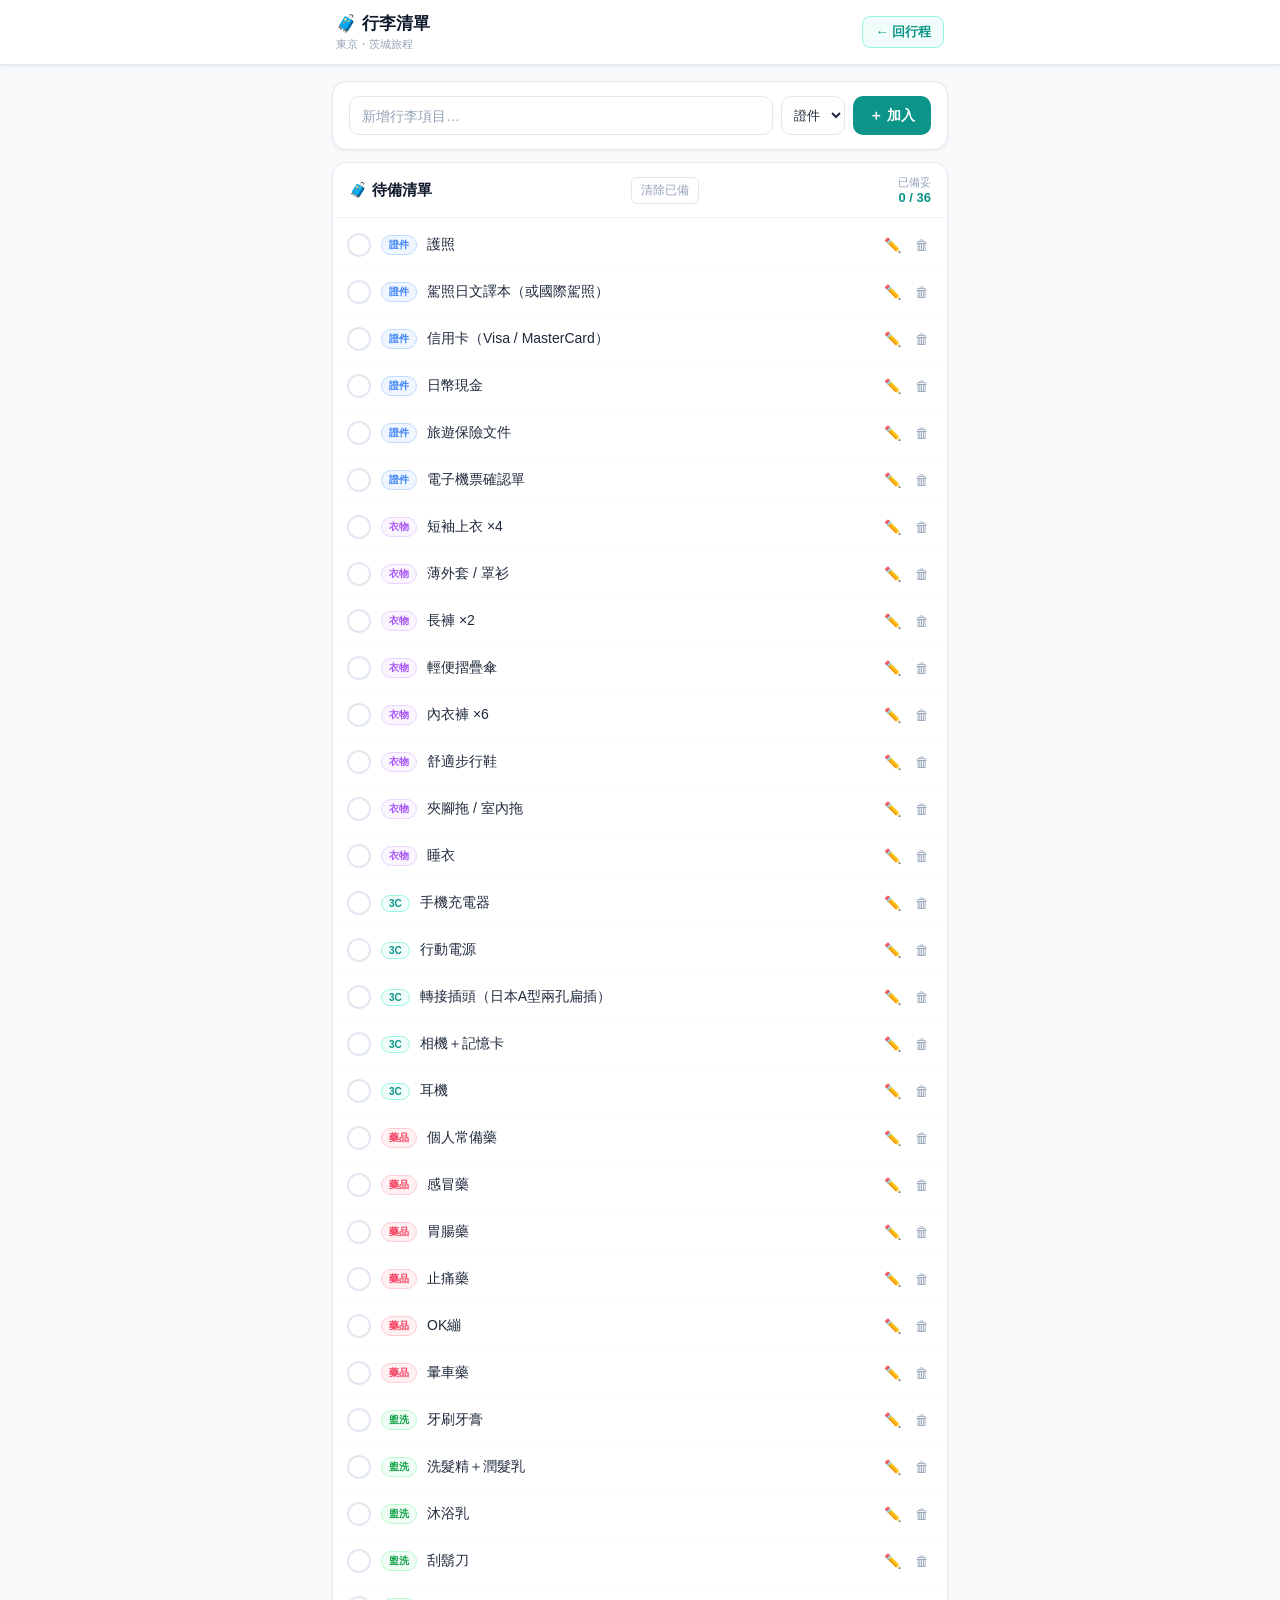
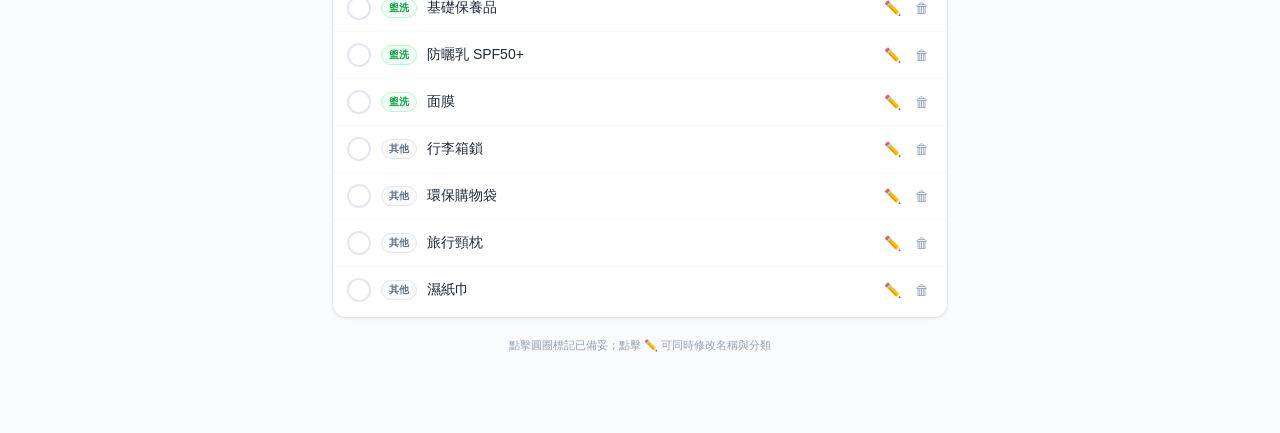
==== luggage.html @ 982f00fc "新增行李清單頁，移除行程完成進度功能 - 新增 luggage.html：與購物頁相同的 IndexedDB 編輯機制   - 分類：證件、衣物、3C、藥品、盥洗、其他   - DB 為空時自動填入 " ====
<!DOCTYPE html>
<html lang="zh-Hant">
<head>
<meta charset="UTF-8">
<meta name="viewport" content="width=device-width, initial-scale=1.0">
<title>行李清單</title>
<style>
*{box-sizing:border-box;margin:0;padding:0}
body{font-family:-apple-system,BlinkMacSystemFont,"Segoe UI",sans-serif;background:#f8fafc;color:#1e293b;padding-bottom:60px}
a{color:inherit;text-decoration:none}

header{background:#fff;border-bottom:1px solid #e2e8f0;position:sticky;top:0;z-index:20;box-shadow:0 1px 3px rgba(0,0,0,.08)}
.hinner{max-width:640px;margin:0 auto;padding:12px 16px;display:flex;align-items:center;justify-content:space-between;gap:12px}
.htitle{font-size:17px;font-weight:700;color:#0f172a}
.hsub{font-size:11px;color:#94a3b8;margin-top:2px}
.back-btn{display:inline-flex;align-items:center;gap:5px;font-size:13px;font-weight:600;color:#0d9488;padding:6px 12px;border-radius:8px;border:1px solid #99f6e4;background:#f0fdfa;transition:background .15s}
.back-btn:hover{background:#ccfbf1}

main{max-width:640px;margin:0 auto;padding:16px 12px;display:flex;flex-direction:column;gap:12px}

.add-card{background:#fff;border:1px solid #e2e8f0;border-radius:14px;padding:14px 16px;box-shadow:0 1px 3px rgba(0,0,0,.06)}
.add-row{display:flex;gap:8px;align-items:stretch}
.add-input{flex:1;padding:10px 12px;border:1px solid #e2e8f0;border-radius:10px;font-size:14px;color:#1e293b;outline:none;transition:border-color .15s;min-width:0}
.add-input:focus{border-color:#0d9488;box-shadow:0 0 0 2px rgba(13,148,136,.12)}
.add-input::placeholder{color:#94a3b8}
.add-cat{padding:10px 8px;border:1px solid #e2e8f0;border-radius:10px;font-size:13px;color:#1e293b;background:#fff;outline:none;cursor:pointer;flex-shrink:0;transition:border-color .15s}
.add-cat:focus{border-color:#0d9488}
.add-btn{padding:10px 16px;background:#0d9488;color:#fff;border:none;border-radius:10px;font-size:14px;font-weight:700;cursor:pointer;transition:background .15s;white-space:nowrap;flex-shrink:0}
.add-btn:hover{background:#0f766e}
.add-btn:active{background:#115e59}

.list-card{background:#fff;border:1px solid #e2e8f0;border-radius:14px;overflow:hidden;box-shadow:0 1px 3px rgba(0,0,0,.06)}
.card-header{padding:12px 16px;border-bottom:1px solid #f1f5f9;display:flex;align-items:center;justify-content:space-between;gap:8px}
.card-title{font-size:15px;font-weight:700;color:#0f172a;display:flex;align-items:center;gap:6px}
.clear-btn{font-size:12px;color:#94a3b8;background:none;border:1px solid #e2e8f0;border-radius:6px;padding:4px 9px;cursor:pointer;transition:color .15s,border-color .15s}
.clear-btn:hover{color:#f43f5e;border-color:#fecdd3}
.prog-wrap{text-align:right;flex-shrink:0}
.prog-label{font-size:11px;color:#94a3b8}
.prog-val{font-size:13px;font-weight:700;color:#0d9488}

.item-list{padding:4px 0}
.empty-msg{padding:28px 16px;text-align:center;font-size:13px;color:#94a3b8}

.item-row{display:flex;align-items:center;gap:10px;padding:11px 12px 11px 14px;border-bottom:1px solid #f8fafc;transition:background .1s}
.item-row:last-child{border-bottom:none}
.item-row:hover{background:#fafcff}

.check-btn{flex-shrink:0;background:none;border:none;cursor:pointer;padding:0;line-height:0}
.check-circle{width:24px;height:24px;border-radius:50%;border:2px solid #e2e8f0;display:flex;align-items:center;justify-content:center;background:#fff;transition:border-color .15s,background .15s}
.check-circle:hover{border-color:#cbd5e1}
.check-circle.checked{border-color:#0d9488;background:#0d9488}
.check-circle.checked::after{content:"✓";color:#fff;font-size:12px;font-weight:700}

.cat-badge{flex-shrink:0;font-size:10px;font-weight:600;padding:2px 7px;border-radius:99px;white-space:nowrap}
.cat-證件{background:#eff6ff;color:#3b82f6;border:1px solid #bfdbfe}
.cat-衣物{background:#faf5ff;color:#a855f7;border:1px solid #e9d5ff}
.cat-3C{background:#f0fdfa;color:#0d9488;border:1px solid #99f6e4}
.cat-藥品{background:#fff1f2;color:#f43f5e;border:1px solid #fecdd3}
.cat-盥洗{background:#f0fdf4;color:#16a34a;border:1px solid #bbf7d0}
.cat-其他{background:#f8fafc;color:#64748b;border:1px solid #e2e8f0}

.item-name{flex:1;font-size:14px;font-weight:500;color:#1e293b;min-width:0;word-break:break-all;line-height:1.4}
.item-name.done{opacity:.35;text-decoration:line-through;text-decoration-color:#cbd5e1}
.item-edit-input{flex:1;padding:4px 8px;border:1px solid #0d9488;border-radius:6px;font-size:14px;color:#1e293b;outline:none;background:#f0fdfa;min-width:0}
.item-edit-cat{padding:4px 6px;border:1px solid #0d9488;border-radius:6px;font-size:12px;color:#1e293b;background:#f0fdfa;outline:none;flex-shrink:0}

.row-actions{display:flex;gap:2px;flex-shrink:0}
.action-btn{background:none;border:none;cursor:pointer;padding:5px 6px;border-radius:6px;font-size:14px;line-height:1;color:#94a3b8;transition:color .15s,background .15s}
.action-btn:hover{background:#f1f5f9;color:#475569}
.action-btn.del:hover{background:#fff1f2;color:#f43f5e}

.footer{font-size:11px;color:#94a3b8;text-align:center;padding:8px 0 4px}
</style>
</head>
<body>

<header>
  <div class="hinner">
    <div>
      <div class="htitle">🧳 行李清單</div>
      <div class="hsub">東京・茨城旅程</div>
    </div>
    <a href="index.html" class="back-btn">← 回行程</a>
  </div>
</header>

<main>
  <div class="add-card">
    <div class="add-row">
      <input class="add-input" id="add-input" type="text" placeholder="新增行李項目…" maxlength="80" autocomplete="off">
      <select class="add-cat" id="add-cat">
        <option value="證件">證件</option>
        <option value="衣物">衣物</option>
        <option value="3C">3C</option>
        <option value="藥品">藥品</option>
        <option value="盥洗">盥洗</option>
        <option value="其他">其他</option>
      </select>
      <button class="add-btn" id="add-btn">＋ 加入</button>
    </div>
  </div>

  <div class="list-card">
    <div class="card-header">
      <div class="card-title">🧳 待備清單</div>
      <button class="clear-btn" id="clear-btn" title="刪除所有已備妥項目">清除已備</button>
      <div class="prog-wrap">
        <div class="prog-label">已備妥</div>
        <div class="prog-val" id="prog-text">0 / 0</div>
      </div>
    </div>
    <div class="item-list" id="list"></div>
  </div>
  <p class="footer">點擊圓圈標記已備妥；點擊 ✏️ 可同時修改名稱與分類</p>
</main>

<script>
const DB_NAME = 'tokyo-luggage';
const DB_VER = 1;
const STORE_NAME = 'items';
const CATEGORIES = ['證件','衣物','3C','藥品','盥洗','其他'];
let db;

const DEFAULTS = [
  {name:'護照',category:'證件'},
  {name:'駕照日文譯本（或國際駕照）',category:'證件'},
  {name:'信用卡（Visa / MasterCard）',category:'證件'},
  {name:'日幣現金',category:'證件'},
  {name:'旅遊保險文件',category:'證件'},
  {name:'電子機票確認單',category:'證件'},
  {name:'短袖上衣 ×4',category:'衣物'},
  {name:'薄外套 / 罩衫',category:'衣物'},
  {name:'長褲 ×2',category:'衣物'},
  {name:'輕便摺疊傘',category:'衣物'},
  {name:'內衣褲 ×6',category:'衣物'},
  {name:'舒適步行鞋',category:'衣物'},
  {name:'夾腳拖 / 室內拖',category:'衣物'},
  {name:'睡衣',category:'衣物'},
  {name:'手機充電器',category:'3C'},
  {name:'行動電源',category:'3C'},
  {name:'轉接插頭（日本A型兩孔扁插）',category:'3C'},
  {name:'相機＋記憶卡',category:'3C'},
  {name:'耳機',category:'3C'},
  {name:'個人常備藥',category:'藥品'},
  {name:'感冒藥',category:'藥品'},
  {name:'胃腸藥',category:'藥品'},
  {name:'止痛藥',category:'藥品'},
  {name:'OK繃',category:'藥品'},
  {name:'暈車藥',category:'藥品'},
  {name:'牙刷牙膏',category:'盥洗'},
  {name:'洗髮精＋潤髮乳',category:'盥洗'},
  {name:'沐浴乳',category:'盥洗'},
  {name:'刮鬍刀',category:'盥洗'},
  {name:'基礎保養品',category:'盥洗'},
  {name:'防曬乳 SPF50+',category:'盥洗'},
  {name:'面膜',category:'盥洗'},
  {name:'行李箱鎖',category:'其他'},
  {name:'環保購物袋',category:'其他'},
  {name:'旅行頸枕',category:'其他'},
  {name:'濕紙巾',category:'其他'},
];

function openDB() {
  return new Promise((res, rej) => {
    const r = indexedDB.open(DB_NAME, DB_VER);
    r.onupgradeneeded = e => {
      const d = e.target.result;
      if (!d.objectStoreNames.contains(STORE_NAME)) {
        d.createObjectStore(STORE_NAME, { keyPath: 'id', autoIncrement: true });
      }
    };
    r.onsuccess = e => { db = e.target.result; res(); };
    r.onerror = e => rej(e.target.error);
  });
}

function st(mode) { return db.transaction(STORE_NAME, mode).objectStore(STORE_NAME); }

function dbGetAll() {
  return new Promise((res, rej) => {
    const r = st('readonly').getAll();
    r.onsuccess = e => res(e.target.result);
    r.onerror = e => rej(e.target.error);
  });
}

function dbAdd(item) {
  return new Promise((res, rej) => {
    const r = st('readwrite').add(item);
    r.onsuccess = e => res(e.target.result);
    r.onerror = e => rej(e.target.error);
  });
}

function dbPut(item) {
  return new Promise((res, rej) => {
    const r = st('readwrite').put(item);
    r.onsuccess = () => res();
    r.onerror = e => rej(e.target.error);
  });
}

function dbDelete(id) {
  return new Promise((res, rej) => {
    const r = st('readwrite').delete(id);
    r.onsuccess = () => res();
    r.onerror = e => rej(e.target.error);
  });
}

let items = [];

function updateProg() {
  const done = items.filter(i => i.checked).length;
  document.getElementById('prog-text').textContent = `${done} / ${items.length}`;
}

function sorted() {
  return [...items].sort((a, b) => {
    if (a.checked !== b.checked) return a.checked ? 1 : -1;
    return a.order - b.order;
  });
}

async function render() {
  items = await dbGetAll();
  const list = document.getElementById('list');
  const arr = sorted();

  if (arr.length === 0) {
    list.innerHTML = '<div class="empty-msg">還沒有項目，從上方輸入後按加入 ☝</div>';
    updateProg();
    return;
  }

  list.innerHTML = '';
  arr.forEach(item => {
    const row = document.createElement('div');
    row.className = 'item-row';

    const checkBtn = document.createElement('button');
    checkBtn.className = 'check-btn';
    checkBtn.setAttribute('aria-label', `標記 ${item.name}`);
    const circle = document.createElement('div');
    circle.className = 'check-circle' + (item.checked ? ' checked' : '');
    checkBtn.appendChild(circle);
    checkBtn.addEventListener('click', () => toggleCheck(item.id));

    const badge = document.createElement('span');
    badge.className = `cat-badge cat-${item.category}`;
    badge.textContent = item.category;

    const nameEl = document.createElement('div');
    nameEl.className = 'item-name' + (item.checked ? ' done' : '');
    nameEl.textContent = item.name;

    const actions = document.createElement('div');
    actions.className = 'row-actions';

    const editBtn = document.createElement('button');
    editBtn.className = 'action-btn edit';
    editBtn.textContent = '✏️';
    editBtn.title = '編輯';
    editBtn.addEventListener('click', () => startEdit(item, row));

    const delBtn = document.createElement('button');
    delBtn.className = 'action-btn del';
    delBtn.textContent = '🗑';
    delBtn.title = '刪除';
    delBtn.addEventListener('click', () => removeItem(item.id));

    actions.appendChild(editBtn);
    actions.appendChild(delBtn);
    row.appendChild(checkBtn);
    row.appendChild(badge);
    row.appendChild(nameEl);
    row.appendChild(actions);
    list.appendChild(row);
  });

  updateProg();
}

function startEdit(item, row) {
  const badge = row.querySelector('.cat-badge');
  const nameEl = row.querySelector('.item-name');

  const catSelect = document.createElement('select');
  catSelect.className = 'item-edit-cat';
  CATEGORIES.forEach(cat => {
    const opt = document.createElement('option');
    opt.value = cat;
    opt.textContent = cat;
    if (cat === item.category) opt.selected = true;
    catSelect.appendChild(opt);
  });

  const nameInput = document.createElement('input');
  nameInput.className = 'item-edit-input';
  nameInput.type = 'text';
  nameInput.value = item.name;
  nameInput.maxLength = 80;

  badge.replaceWith(catSelect);
  nameEl.replaceWith(nameInput);
  nameInput.focus();
  nameInput.select();

  let saved = false;
  const save = async () => {
    if (saved) return;
    saved = true;
    const newName = nameInput.value.trim();
    const newCat = catSelect.value;
    if (newName && (newName !== item.name || newCat !== item.category)) {
      item.name = newName;
      item.category = newCat;
      await dbPut(item);
    }
    render();
  };

  const handleBlur = () => {
    setTimeout(() => {
      if (document.activeElement !== nameInput && document.activeElement !== catSelect) {
        save();
      }
    }, 0);
  };

  nameInput.addEventListener('keydown', e => {
    if (e.key === 'Enter') { e.preventDefault(); save(); }
    if (e.key === 'Escape') { saved = true; render(); }
  });
  catSelect.addEventListener('keydown', e => {
    if (e.key === 'Enter') { e.preventDefault(); save(); }
    if (e.key === 'Escape') { saved = true; render(); }
  });
  nameInput.addEventListener('blur', handleBlur);
  catSelect.addEventListener('blur', handleBlur);
}

async function toggleCheck(id) {
  const item = items.find(i => i.id === id);
  if (!item) return;
  item.checked = !item.checked;
  await dbPut(item);
  render();
}

async function removeItem(id) {
  await dbDelete(id);
  render();
}

async function addItem() {
  const input = document.getElementById('add-input');
  const catEl = document.getElementById('add-cat');
  const name = input.value.trim();
  if (!name) { input.focus(); return; }
  await dbAdd({ name, category: catEl.value, checked: false, order: Date.now() });
  input.value = '';
  input.focus();
  render();
}

async function clearChecked() {
  const checked = items.filter(i => i.checked);
  if (checked.length === 0) return;
  if (!confirm(`刪除 ${checked.length} 個已備妥項目？`)) return;
  await Promise.all(checked.map(i => dbDelete(i.id)));
  render();
}

document.getElementById('add-btn').addEventListener('click', addItem);
document.getElementById('add-input').addEventListener('keydown', e => {
  if (e.key === 'Enter') addItem();
});
document.getElementById('clear-btn').addEventListener('click', clearChecked);

openDB().then(async () => {
  const existing = await dbGetAll();
  if (existing.length === 0) {
    let t = Date.now();
    for (const d of DEFAULTS) {
      await dbAdd({ ...d, checked: false, order: t++ });
    }
  }
  render();
});
</script>
</body>
</html>
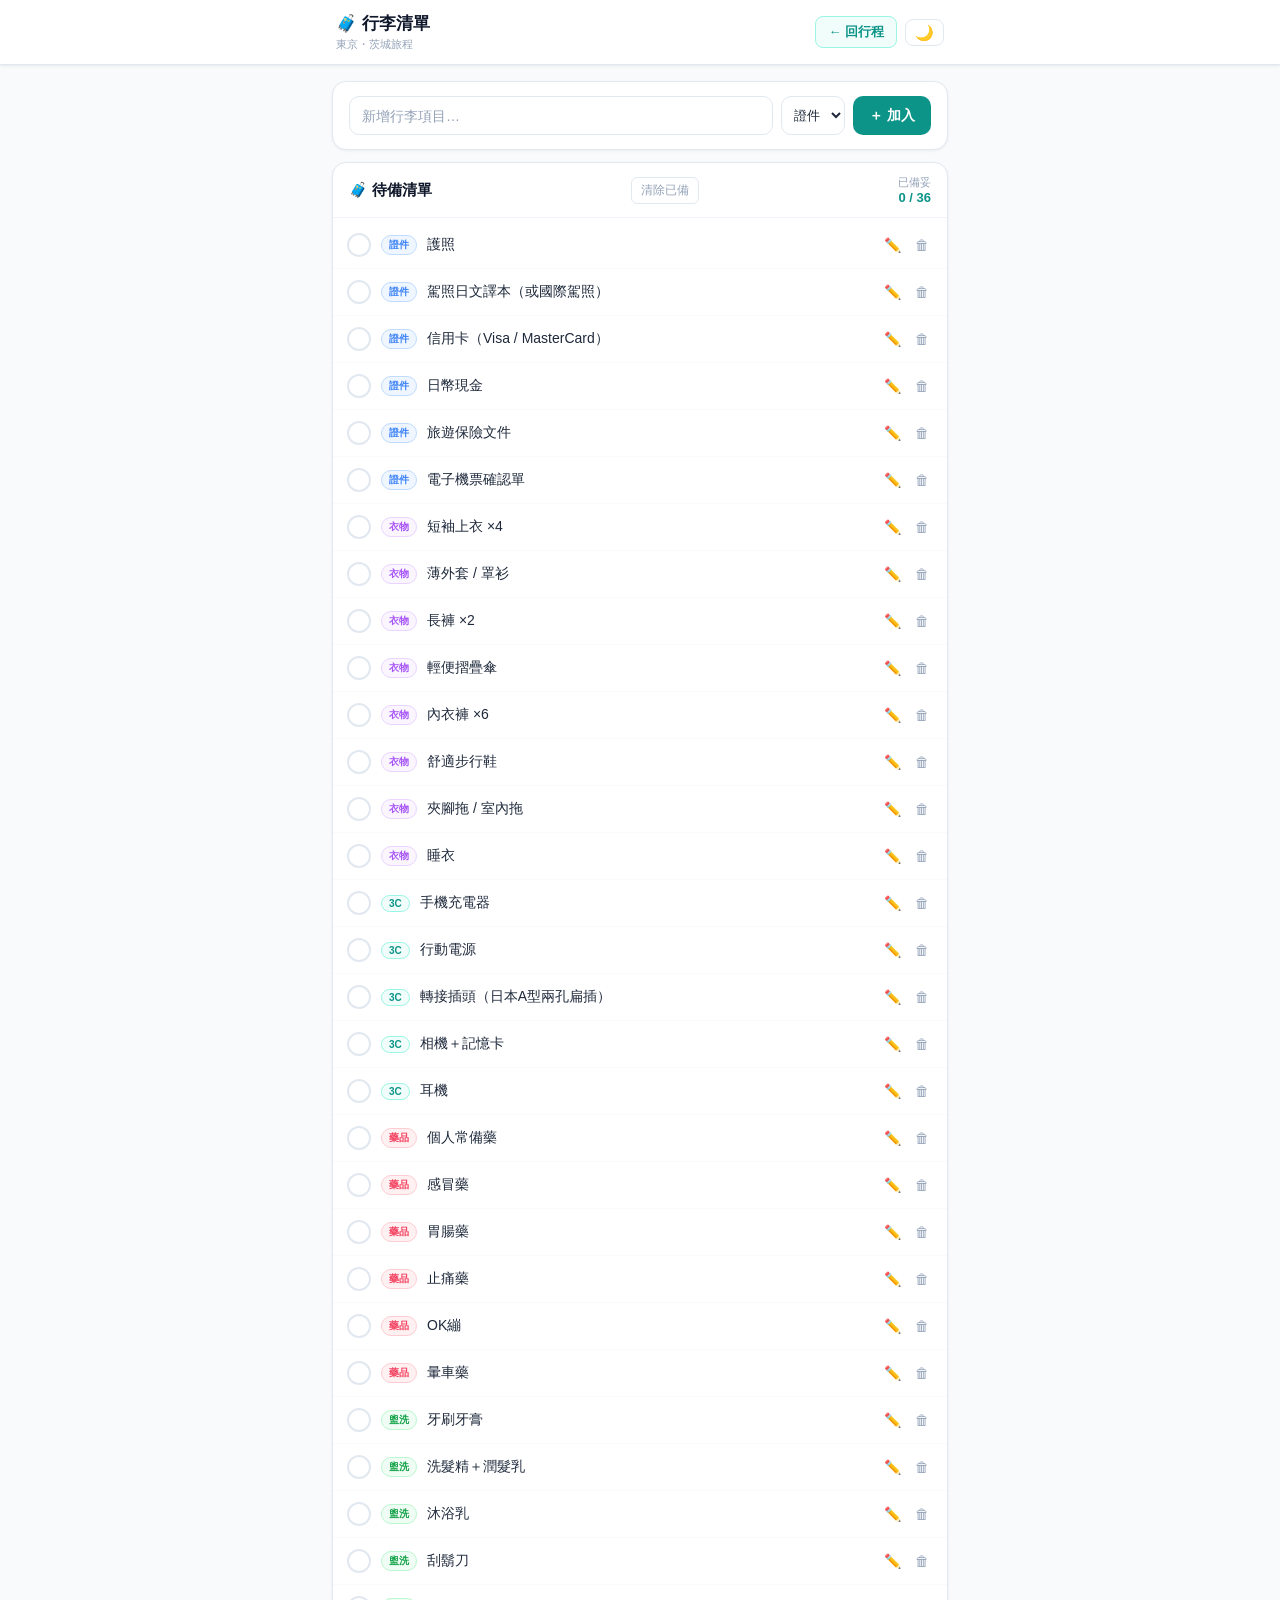
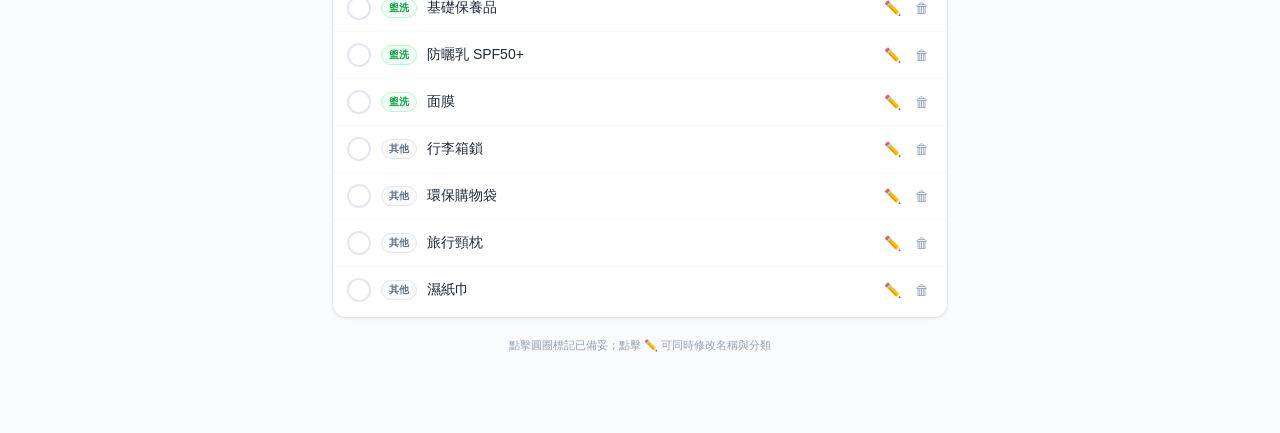
==== commit 90abc527: "Add night mode toggle to all pages - Adds 🌙/☀️ toggle button in header of all three pages - Dark mod" ====
--- a/luggage.html
+++ b/luggage.html
@@ -70,6 +70,45 @@
 .action-btn.del:hover{background:#fff1f2;color:#f43f5e}
 
 .footer{font-size:11px;color:#94a3b8;text-align:center;padding:8px 0 4px}
+
+.nm-btn{background:none;border:1px solid #e2e8f0;border-radius:8px;padding:5px 9px;cursor:pointer;font-size:15px;line-height:1;color:#475569;transition:background .15s,border-color .15s}
+.nm-btn:hover{background:#f1f5f9;border-color:#cbd5e1}
+
+[data-dark] body{background:#0f172a;color:#e2e8f0}
+[data-dark] header{background:#1e293b;border-color:#334155;box-shadow:0 1px 3px rgba(0,0,0,.3)}
+[data-dark] .htitle{color:#f1f5f9}
+[data-dark] .hsub{color:#475569}
+[data-dark] .back-btn{color:#2dd4bf;border-color:#0d9488;background:#134e4a}
+[data-dark] .back-btn:hover{background:#1a5c58}
+[data-dark] .nm-btn{border-color:#334155;color:#94a3b8}
+[data-dark] .nm-btn:hover{background:#263348;border-color:#475569}
+[data-dark] .add-card{background:#1e293b;border-color:#334155}
+[data-dark] .add-input{background:#0f172a;border-color:#334155;color:#e2e8f0}
+[data-dark] .add-input:focus{border-color:#2dd4bf;box-shadow:0 0 0 2px rgba(45,212,191,.12)}
+[data-dark] .add-input::placeholder{color:#475569}
+[data-dark] .add-cat{background:#0f172a;border-color:#334155;color:#e2e8f0}
+[data-dark] .add-cat:focus{border-color:#2dd4bf}
+[data-dark] .list-card{background:#1e293b;border-color:#334155}
+[data-dark] .card-header{border-color:#334155}
+[data-dark] .card-title{color:#f1f5f9}
+[data-dark] .clear-btn{border-color:#334155;color:#64748b}
+[data-dark] .clear-btn:hover{color:#f43f5e;border-color:#fecdd3}
+[data-dark] .item-row{border-color:#263348}
+[data-dark] .item-row:hover{background:#263348}
+[data-dark] .check-circle{border-color:#334155;background:#0f172a}
+[data-dark] .check-circle:hover{border-color:#475569}
+[data-dark] .item-name{color:#e2e8f0}
+[data-dark] .item-edit-input{background:#0f172a;border-color:#2dd4bf;color:#e2e8f0}
+[data-dark] .item-edit-cat{background:#0f172a;border-color:#2dd4bf;color:#e2e8f0}
+[data-dark] .action-btn:hover{background:#263348;color:#94a3b8}
+[data-dark] .action-btn.del:hover{background:#2d1a1e;color:#f43f5e}
+[data-dark] .cat-證件{background:#1e3a5f;color:#60a5fa;border-color:#1d4ed8}
+[data-dark] .cat-衣物{background:#2e1065;color:#c084fc;border-color:#7c3aed}
+[data-dark] .cat-3C{background:#134e4a;color:#2dd4bf;border-color:#0d9488}
+[data-dark] .cat-藥品{background:#4c0519;color:#fb7185;border-color:#be123c}
+[data-dark] .cat-盥洗{background:#14532d;color:#4ade80;border-color:#15803d}
+[data-dark] .cat-其他{background:#1e293b;color:#94a3b8;border-color:#334155}
+[data-dark] .footer{color:#334155}
 </style>
 </head>
 <body>
@@ -80,7 +119,10 @@
       <div class="htitle">🧳 行李清單</div>
       <div class="hsub">東京・茨城旅程</div>
     </div>
-    <a href="index.html" class="back-btn">← 回行程</a>
+    <div style="display:flex;align-items:center;gap:8px">
+      <a href="index.html" class="back-btn">← 回行程</a>
+      <button class="nm-btn" id="nm-btn" onclick="toggleNight()" title="切換深色模式">🌙</button>
+    </div>
   </div>
 </header>
 
@@ -388,6 +430,13 @@
   }
   render();
 });
+
+function toggleNight(){
+  const on=document.documentElement.toggleAttribute('data-dark');
+  document.getElementById('nm-btn').textContent=on?'☀️':'🌙';
+  localStorage.setItem('dark',on?'1':'');
+}
+(()=>{if(localStorage.getItem('dark')==='1'){document.documentElement.setAttribute('data-dark','');const b=document.getElementById('nm-btn');if(b)b.textContent='☀️';}})();
 </script>
 </body>
 </html>
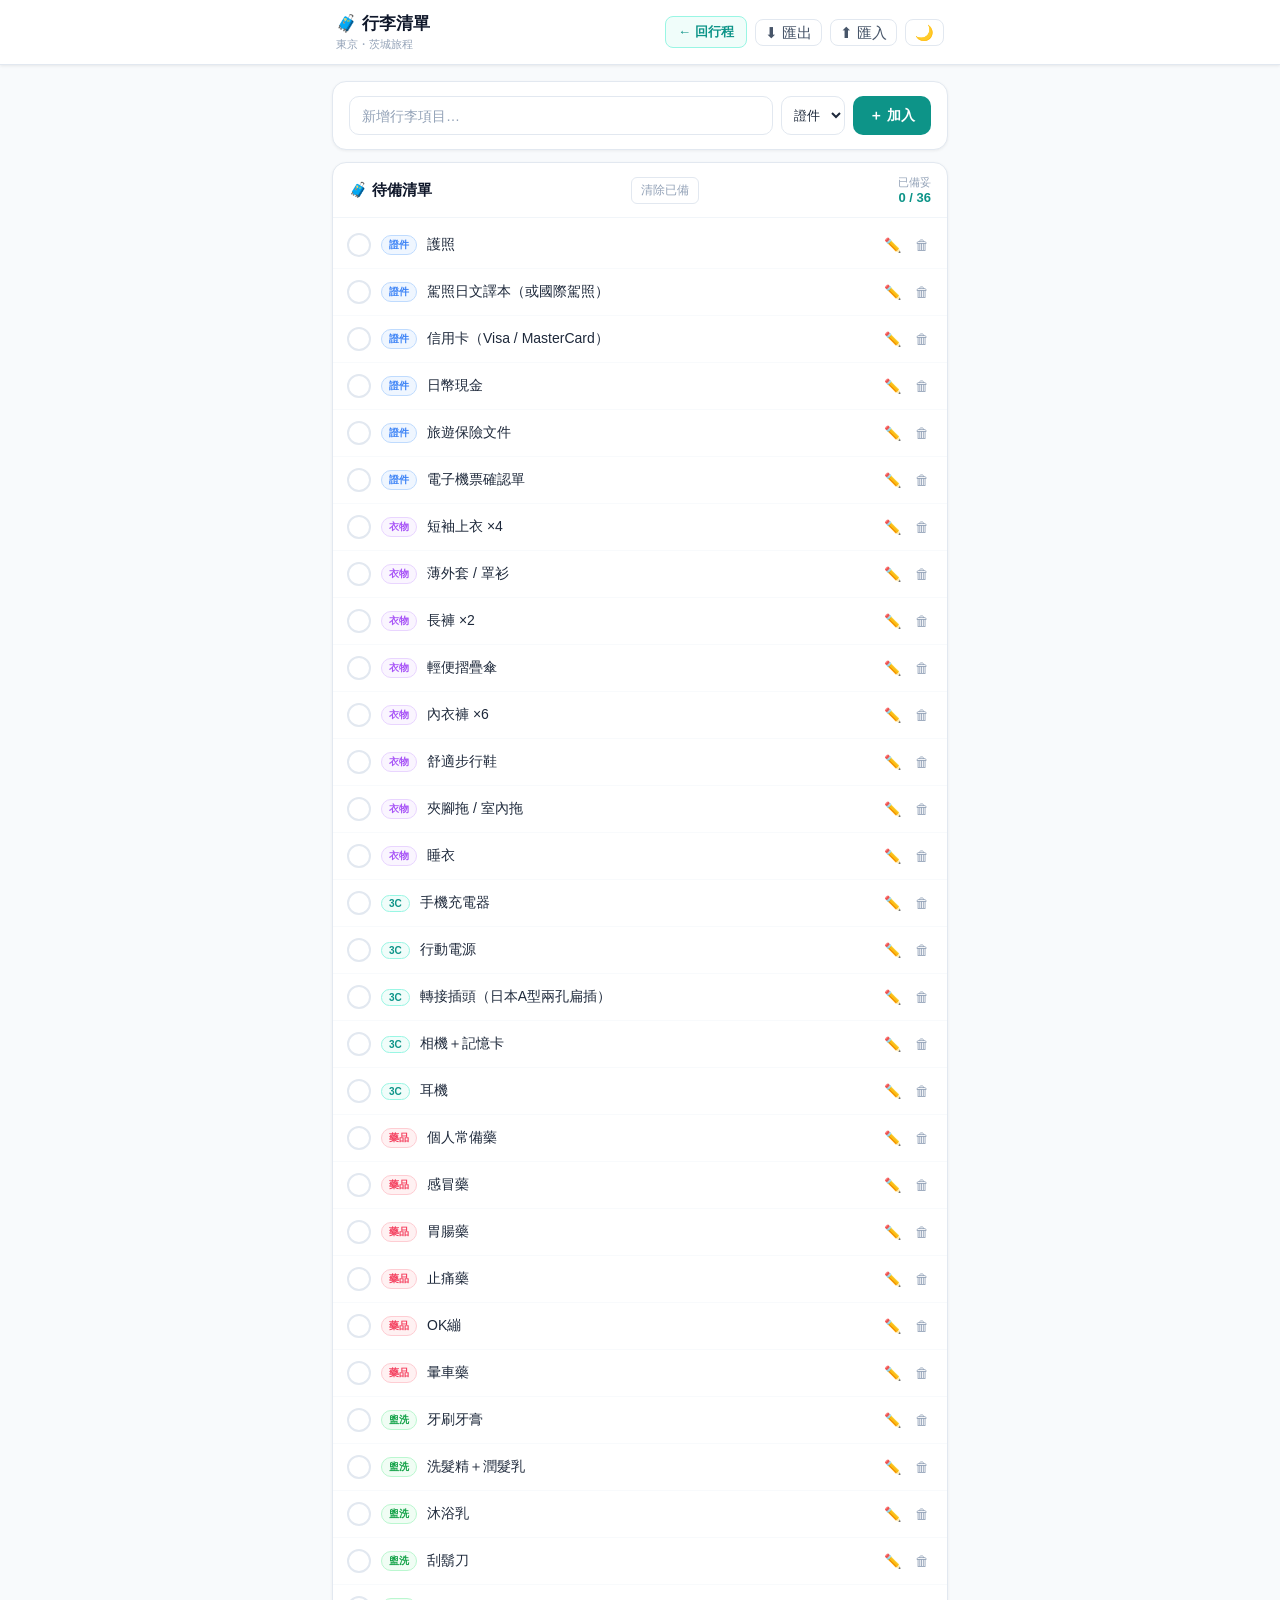
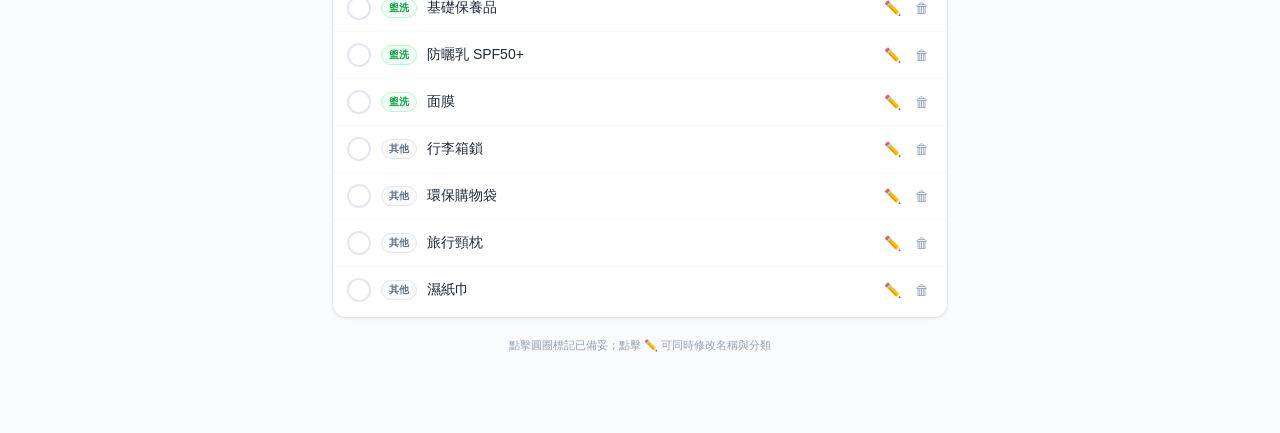
==== commit c07be5a1: "Add data export / import feature 三份資料（行程、購物、行李）可一次匯出為 JSON，也可匯入還原： - app.js：新增 _idbGetAll、_idbReplac" ====
--- a/luggage.html
+++ b/luggage.html
@@ -4,54 +4,8 @@
 <meta charset="UTF-8">
 <meta name="viewport" content="width=device-width, initial-scale=1.0">
 <title>行李清單</title>
+<link rel="stylesheet" href="style.css">
 <style>
-*{box-sizing:border-box;margin:0;padding:0}
-body{font-family:-apple-system,BlinkMacSystemFont,"Segoe UI",sans-serif;background:#f8fafc;color:#1e293b;padding-bottom:60px}
-a{color:inherit;text-decoration:none}
-
-header{background:#fff;border-bottom:1px solid #e2e8f0;position:sticky;top:0;z-index:20;box-shadow:0 1px 3px rgba(0,0,0,.08)}
-.hinner{max-width:640px;margin:0 auto;padding:12px 16px;display:flex;align-items:center;justify-content:space-between;gap:12px}
-.htitle{font-size:17px;font-weight:700;color:#0f172a}
-.hsub{font-size:11px;color:#94a3b8;margin-top:2px}
-.back-btn{display:inline-flex;align-items:center;gap:5px;font-size:13px;font-weight:600;color:#0d9488;padding:6px 12px;border-radius:8px;border:1px solid #99f6e4;background:#f0fdfa;transition:background .15s}
-.back-btn:hover{background:#ccfbf1}
-
-main{max-width:640px;margin:0 auto;padding:16px 12px;display:flex;flex-direction:column;gap:12px}
-
-.add-card{background:#fff;border:1px solid #e2e8f0;border-radius:14px;padding:14px 16px;box-shadow:0 1px 3px rgba(0,0,0,.06)}
-.add-row{display:flex;gap:8px;align-items:stretch}
-.add-input{flex:1;padding:10px 12px;border:1px solid #e2e8f0;border-radius:10px;font-size:14px;color:#1e293b;outline:none;transition:border-color .15s;min-width:0}
-.add-input:focus{border-color:#0d9488;box-shadow:0 0 0 2px rgba(13,148,136,.12)}
-.add-input::placeholder{color:#94a3b8}
-.add-cat{padding:10px 8px;border:1px solid #e2e8f0;border-radius:10px;font-size:13px;color:#1e293b;background:#fff;outline:none;cursor:pointer;flex-shrink:0;transition:border-color .15s}
-.add-cat:focus{border-color:#0d9488}
-.add-btn{padding:10px 16px;background:#0d9488;color:#fff;border:none;border-radius:10px;font-size:14px;font-weight:700;cursor:pointer;transition:background .15s;white-space:nowrap;flex-shrink:0}
-.add-btn:hover{background:#0f766e}
-.add-btn:active{background:#115e59}
-
-.list-card{background:#fff;border:1px solid #e2e8f0;border-radius:14px;overflow:hidden;box-shadow:0 1px 3px rgba(0,0,0,.06)}
-.card-header{padding:12px 16px;border-bottom:1px solid #f1f5f9;display:flex;align-items:center;justify-content:space-between;gap:8px}
-.card-title{font-size:15px;font-weight:700;color:#0f172a;display:flex;align-items:center;gap:6px}
-.clear-btn{font-size:12px;color:#94a3b8;background:none;border:1px solid #e2e8f0;border-radius:6px;padding:4px 9px;cursor:pointer;transition:color .15s,border-color .15s}
-.clear-btn:hover{color:#f43f5e;border-color:#fecdd3}
-.prog-wrap{text-align:right;flex-shrink:0}
-.prog-label{font-size:11px;color:#94a3b8}
-.prog-val{font-size:13px;font-weight:700;color:#0d9488}
-
-.item-list{padding:4px 0}
-.empty-msg{padding:28px 16px;text-align:center;font-size:13px;color:#94a3b8}
-
-.item-row{display:flex;align-items:center;gap:10px;padding:11px 12px 11px 14px;border-bottom:1px solid #f8fafc;transition:background .1s}
-.item-row:last-child{border-bottom:none}
-.item-row:hover{background:#fafcff}
-
-.check-btn{flex-shrink:0;background:none;border:none;cursor:pointer;padding:0;line-height:0}
-.check-circle{width:24px;height:24px;border-radius:50%;border:2px solid #e2e8f0;display:flex;align-items:center;justify-content:center;background:#fff;transition:border-color .15s,background .15s}
-.check-circle:hover{border-color:#cbd5e1}
-.check-circle.checked{border-color:#0d9488;background:#0d9488}
-.check-circle.checked::after{content:"✓";color:#fff;font-size:12px;font-weight:700}
-
-.cat-badge{flex-shrink:0;font-size:10px;font-weight:600;padding:2px 7px;border-radius:99px;white-space:nowrap}
 .cat-證件{background:#eff6ff;color:#3b82f6;border:1px solid #bfdbfe}
 .cat-衣物{background:#faf5ff;color:#a855f7;border:1px solid #e9d5ff}
 .cat-3C{background:#f0fdfa;color:#0d9488;border:1px solid #99f6e4}
@@ -59,56 +13,12 @@
 .cat-盥洗{background:#f0fdf4;color:#16a34a;border:1px solid #bbf7d0}
 .cat-其他{background:#f8fafc;color:#64748b;border:1px solid #e2e8f0}
 
-.item-name{flex:1;font-size:14px;font-weight:500;color:#1e293b;min-width:0;word-break:break-all;line-height:1.4}
-.item-name.done{opacity:.35;text-decoration:line-through;text-decoration-color:#cbd5e1}
-.item-edit-input{flex:1;padding:4px 8px;border:1px solid #0d9488;border-radius:6px;font-size:14px;color:#1e293b;outline:none;background:#f0fdfa;min-width:0}
-.item-edit-cat{padding:4px 6px;border:1px solid #0d9488;border-radius:6px;font-size:12px;color:#1e293b;background:#f0fdfa;outline:none;flex-shrink:0}
-
-.row-actions{display:flex;gap:2px;flex-shrink:0}
-.action-btn{background:none;border:none;cursor:pointer;padding:5px 6px;border-radius:6px;font-size:14px;line-height:1;color:#94a3b8;transition:color .15s,background .15s}
-.action-btn:hover{background:#f1f5f9;color:#475569}
-.action-btn.del:hover{background:#fff1f2;color:#f43f5e}
-
-.footer{font-size:11px;color:#94a3b8;text-align:center;padding:8px 0 4px}
-
-.nm-btn{background:none;border:1px solid #e2e8f0;border-radius:8px;padding:5px 9px;cursor:pointer;font-size:15px;line-height:1;color:#475569;transition:background .15s,border-color .15s}
-.nm-btn:hover{background:#f1f5f9;border-color:#cbd5e1}
-
-[data-dark] body{background:#0f172a;color:#e2e8f0}
-[data-dark] header{background:#1e293b;border-color:#334155;box-shadow:0 1px 3px rgba(0,0,0,.3)}
-[data-dark] .htitle{color:#f1f5f9}
-[data-dark] .hsub{color:#475569}
-[data-dark] .back-btn{color:#2dd4bf;border-color:#0d9488;background:#134e4a}
-[data-dark] .back-btn:hover{background:#1a5c58}
-[data-dark] .nm-btn{border-color:#334155;color:#94a3b8}
-[data-dark] .nm-btn:hover{background:#263348;border-color:#475569}
-[data-dark] .add-card{background:#1e293b;border-color:#334155}
-[data-dark] .add-input{background:#0f172a;border-color:#334155;color:#e2e8f0}
-[data-dark] .add-input:focus{border-color:#2dd4bf;box-shadow:0 0 0 2px rgba(45,212,191,.12)}
-[data-dark] .add-input::placeholder{color:#475569}
-[data-dark] .add-cat{background:#0f172a;border-color:#334155;color:#e2e8f0}
-[data-dark] .add-cat:focus{border-color:#2dd4bf}
-[data-dark] .list-card{background:#1e293b;border-color:#334155}
-[data-dark] .card-header{border-color:#334155}
-[data-dark] .card-title{color:#f1f5f9}
-[data-dark] .clear-btn{border-color:#334155;color:#64748b}
-[data-dark] .clear-btn:hover{color:#f43f5e;border-color:#fecdd3}
-[data-dark] .item-row{border-color:#263348}
-[data-dark] .item-row:hover{background:#263348}
-[data-dark] .check-circle{border-color:#334155;background:#0f172a}
-[data-dark] .check-circle:hover{border-color:#475569}
-[data-dark] .item-name{color:#e2e8f0}
-[data-dark] .item-edit-input{background:#0f172a;border-color:#2dd4bf;color:#e2e8f0}
-[data-dark] .item-edit-cat{background:#0f172a;border-color:#2dd4bf;color:#e2e8f0}
-[data-dark] .action-btn:hover{background:#263348;color:#94a3b8}
-[data-dark] .action-btn.del:hover{background:#2d1a1e;color:#f43f5e}
 [data-dark] .cat-證件{background:#1e3a5f;color:#60a5fa;border-color:#1d4ed8}
 [data-dark] .cat-衣物{background:#2e1065;color:#c084fc;border-color:#7c3aed}
 [data-dark] .cat-3C{background:#134e4a;color:#2dd4bf;border-color:#0d9488}
 [data-dark] .cat-藥品{background:#4c0519;color:#fb7185;border-color:#be123c}
 [data-dark] .cat-盥洗{background:#14532d;color:#4ade80;border-color:#15803d}
 [data-dark] .cat-其他{background:#1e293b;color:#94a3b8;border-color:#334155}
-[data-dark] .footer{color:#334155}
 </style>
 </head>
 <body>
@@ -156,287 +66,52 @@
   <p class="footer">點擊圓圈標記已備妥；點擊 ✏️ 可同時修改名稱與分類</p>
 </main>
 
+<script src="app.js"></script>
 <script>
-const DB_NAME = 'tokyo-luggage';
-const DB_VER = 1;
-const STORE_NAME = 'items';
-const CATEGORIES = ['證件','衣物','3C','藥品','盥洗','其他'];
-let db;
-
-const DEFAULTS = [
-  {name:'護照',category:'證件'},
-  {name:'駕照日文譯本（或國際駕照）',category:'證件'},
-  {name:'信用卡（Visa / MasterCard）',category:'證件'},
-  {name:'日幣現金',category:'證件'},
-  {name:'旅遊保險文件',category:'證件'},
-  {name:'電子機票確認單',category:'證件'},
-  {name:'短袖上衣 ×4',category:'衣物'},
-  {name:'薄外套 / 罩衫',category:'衣物'},
-  {name:'長褲 ×2',category:'衣物'},
-  {name:'輕便摺疊傘',category:'衣物'},
-  {name:'內衣褲 ×6',category:'衣物'},
-  {name:'舒適步行鞋',category:'衣物'},
-  {name:'夾腳拖 / 室內拖',category:'衣物'},
-  {name:'睡衣',category:'衣物'},
-  {name:'手機充電器',category:'3C'},
-  {name:'行動電源',category:'3C'},
-  {name:'轉接插頭（日本A型兩孔扁插）',category:'3C'},
-  {name:'相機＋記憶卡',category:'3C'},
-  {name:'耳機',category:'3C'},
-  {name:'個人常備藥',category:'藥品'},
-  {name:'感冒藥',category:'藥品'},
-  {name:'胃腸藥',category:'藥品'},
-  {name:'止痛藥',category:'藥品'},
-  {name:'OK繃',category:'藥品'},
-  {name:'暈車藥',category:'藥品'},
-  {name:'牙刷牙膏',category:'盥洗'},
-  {name:'洗髮精＋潤髮乳',category:'盥洗'},
-  {name:'沐浴乳',category:'盥洗'},
-  {name:'刮鬍刀',category:'盥洗'},
-  {name:'基礎保養品',category:'盥洗'},
-  {name:'防曬乳 SPF50+',category:'盥洗'},
-  {name:'面膜',category:'盥洗'},
-  {name:'行李箱鎖',category:'其他'},
-  {name:'環保購物袋',category:'其他'},
-  {name:'旅行頸枕',category:'其他'},
-  {name:'濕紙巾',category:'其他'},
-];
-
-function openDB() {
-  return new Promise((res, rej) => {
-    const r = indexedDB.open(DB_NAME, DB_VER);
-    r.onupgradeneeded = e => {
-      const d = e.target.result;
-      if (!d.objectStoreNames.contains(STORE_NAME)) {
-        d.createObjectStore(STORE_NAME, { keyPath: 'id', autoIncrement: true });
-      }
-    };
-    r.onsuccess = e => { db = e.target.result; res(); };
-    r.onerror = e => rej(e.target.error);
-  });
-}
-
-function st(mode) { return db.transaction(STORE_NAME, mode).objectStore(STORE_NAME); }
-
-function dbGetAll() {
-  return new Promise((res, rej) => {
-    const r = st('readonly').getAll();
-    r.onsuccess = e => res(e.target.result);
-    r.onerror = e => rej(e.target.error);
-  });
-}
-
-function dbAdd(item) {
-  return new Promise((res, rej) => {
-    const r = st('readwrite').add(item);
-    r.onsuccess = e => res(e.target.result);
-    r.onerror = e => rej(e.target.error);
-  });
-}
-
-function dbPut(item) {
-  return new Promise((res, rej) => {
-    const r = st('readwrite').put(item);
-    r.onsuccess = () => res();
-    r.onerror = e => rej(e.target.error);
-  });
-}
-
-function dbDelete(id) {
-  return new Promise((res, rej) => {
-    const r = st('readwrite').delete(id);
-    r.onsuccess = () => res();
-    r.onerror = e => rej(e.target.error);
-  });
-}
-
-let items = [];
-
-function updateProg() {
-  const done = items.filter(i => i.checked).length;
-  document.getElementById('prog-text').textContent = `${done} / ${items.length}`;
-}
-
-function sorted() {
-  return [...items].sort((a, b) => {
-    if (a.checked !== b.checked) return a.checked ? 1 : -1;
-    return a.order - b.order;
-  });
-}
-
-async function render() {
-  items = await dbGetAll();
-  const list = document.getElementById('list');
-  const arr = sorted();
-
-  if (arr.length === 0) {
-    list.innerHTML = '<div class="empty-msg">還沒有項目，從上方輸入後按加入 ☝</div>';
-    updateProg();
-    return;
-  }
-
-  list.innerHTML = '';
-  arr.forEach(item => {
-    const row = document.createElement('div');
-    row.className = 'item-row';
-
-    const checkBtn = document.createElement('button');
-    checkBtn.className = 'check-btn';
-    checkBtn.setAttribute('aria-label', `標記 ${item.name}`);
-    const circle = document.createElement('div');
-    circle.className = 'check-circle' + (item.checked ? ' checked' : '');
-    checkBtn.appendChild(circle);
-    checkBtn.addEventListener('click', () => toggleCheck(item.id));
-
-    const badge = document.createElement('span');
-    badge.className = `cat-badge cat-${item.category}`;
-    badge.textContent = item.category;
-
-    const nameEl = document.createElement('div');
-    nameEl.className = 'item-name' + (item.checked ? ' done' : '');
-    nameEl.textContent = item.name;
-
-    const actions = document.createElement('div');
-    actions.className = 'row-actions';
-
-    const editBtn = document.createElement('button');
-    editBtn.className = 'action-btn edit';
-    editBtn.textContent = '✏️';
-    editBtn.title = '編輯';
-    editBtn.addEventListener('click', () => startEdit(item, row));
-
-    const delBtn = document.createElement('button');
-    delBtn.className = 'action-btn del';
-    delBtn.textContent = '🗑';
-    delBtn.title = '刪除';
-    delBtn.addEventListener('click', () => removeItem(item.id));
-
-    actions.appendChild(editBtn);
-    actions.appendChild(delBtn);
-    row.appendChild(checkBtn);
-    row.appendChild(badge);
-    row.appendChild(nameEl);
-    row.appendChild(actions);
-    list.appendChild(row);
-  });
-
-  updateProg();
-}
-
-function startEdit(item, row) {
-  const badge = row.querySelector('.cat-badge');
-  const nameEl = row.querySelector('.item-name');
-
-  const catSelect = document.createElement('select');
-  catSelect.className = 'item-edit-cat';
-  CATEGORIES.forEach(cat => {
-    const opt = document.createElement('option');
-    opt.value = cat;
-    opt.textContent = cat;
-    if (cat === item.category) opt.selected = true;
-    catSelect.appendChild(opt);
-  });
-
-  const nameInput = document.createElement('input');
-  nameInput.className = 'item-edit-input';
-  nameInput.type = 'text';
-  nameInput.value = item.name;
-  nameInput.maxLength = 80;
-
-  badge.replaceWith(catSelect);
-  nameEl.replaceWith(nameInput);
-  nameInput.focus();
-  nameInput.select();
-
-  let saved = false;
-  const save = async () => {
-    if (saved) return;
-    saved = true;
-    const newName = nameInput.value.trim();
-    const newCat = catSelect.value;
-    if (newName && (newName !== item.name || newCat !== item.category)) {
-      item.name = newName;
-      item.category = newCat;
-      await dbPut(item);
-    }
-    render();
-  };
-
-  const handleBlur = () => {
-    setTimeout(() => {
-      if (document.activeElement !== nameInput && document.activeElement !== catSelect) {
-        save();
-      }
-    }, 0);
-  };
-
-  nameInput.addEventListener('keydown', e => {
-    if (e.key === 'Enter') { e.preventDefault(); save(); }
-    if (e.key === 'Escape') { saved = true; render(); }
-  });
-  catSelect.addEventListener('keydown', e => {
-    if (e.key === 'Enter') { e.preventDefault(); save(); }
-    if (e.key === 'Escape') { saved = true; render(); }
-  });
-  nameInput.addEventListener('blur', handleBlur);
-  catSelect.addEventListener('blur', handleBlur);
-}
-
-async function toggleCheck(id) {
-  const item = items.find(i => i.id === id);
-  if (!item) return;
-  item.checked = !item.checked;
-  await dbPut(item);
-  render();
-}
-
-async function removeItem(id) {
-  await dbDelete(id);
-  render();
-}
-
-async function addItem() {
-  const input = document.getElementById('add-input');
-  const catEl = document.getElementById('add-cat');
-  const name = input.value.trim();
-  if (!name) { input.focus(); return; }
-  await dbAdd({ name, category: catEl.value, checked: false, order: Date.now() });
-  input.value = '';
-  input.focus();
-  render();
-}
-
-async function clearChecked() {
-  const checked = items.filter(i => i.checked);
-  if (checked.length === 0) return;
-  if (!confirm(`刪除 ${checked.length} 個已備妥項目？`)) return;
-  await Promise.all(checked.map(i => dbDelete(i.id)));
-  render();
-}
-
-document.getElementById('add-btn').addEventListener('click', addItem);
-document.getElementById('add-input').addEventListener('keydown', e => {
-  if (e.key === 'Enter') addItem();
+initChecklist({
+  dbName: 'tokyo-luggage',
+  categories: ['證件','衣物','3C','藥品','盥洗','其他'],
+  clearLabel: '備妥',
+  defaults: [
+    {name:'護照',category:'證件'},
+    {name:'駕照日文譯本（或國際駕照）',category:'證件'},
+    {name:'信用卡（Visa / MasterCard）',category:'證件'},
+    {name:'日幣現金',category:'證件'},
+    {name:'旅遊保險文件',category:'證件'},
+    {name:'電子機票確認單',category:'證件'},
+    {name:'短袖上衣 ×4',category:'衣物'},
+    {name:'薄外套 / 罩衫',category:'衣物'},
+    {name:'長褲 ×2',category:'衣物'},
+    {name:'輕便摺疊傘',category:'衣物'},
+    {name:'內衣褲 ×6',category:'衣物'},
+    {name:'舒適步行鞋',category:'衣物'},
+    {name:'夾腳拖 / 室內拖',category:'衣物'},
+    {name:'睡衣',category:'衣物'},
+    {name:'手機充電器',category:'3C'},
+    {name:'行動電源',category:'3C'},
+    {name:'轉接插頭（日本A型兩孔扁插）',category:'3C'},
+    {name:'相機＋記憶卡',category:'3C'},
+    {name:'耳機',category:'3C'},
+    {name:'個人常備藥',category:'藥品'},
+    {name:'感冒藥',category:'藥品'},
+    {name:'胃腸藥',category:'藥品'},
+    {name:'止痛藥',category:'藥品'},
+    {name:'OK繃',category:'藥品'},
+    {name:'暈車藥',category:'藥品'},
+    {name:'牙刷牙膏',category:'盥洗'},
+    {name:'洗髮精＋潤髮乳',category:'盥洗'},
+    {name:'沐浴乳',category:'盥洗'},
+    {name:'刮鬍刀',category:'盥洗'},
+    {name:'基礎保養品',category:'盥洗'},
+    {name:'防曬乳 SPF50+',category:'盥洗'},
+    {name:'面膜',category:'盥洗'},
+    {name:'行李箱鎖',category:'其他'},
+    {name:'環保購物袋',category:'其他'},
+    {name:'旅行頸枕',category:'其他'},
+    {name:'濕紙巾',category:'其他'},
+  ],
 });
-document.getElementById('clear-btn').addEventListener('click', clearChecked);
-
-openDB().then(async () => {
-  const existing = await dbGetAll();
-  if (existing.length === 0) {
-    let t = Date.now();
-    for (const d of DEFAULTS) {
-      await dbAdd({ ...d, checked: false, order: t++ });
-    }
-  }
-  render();
-});
-
-function toggleNight(){
-  const on=document.documentElement.toggleAttribute('data-dark');
-  document.getElementById('nm-btn').textContent=on?'☀️':'🌙';
-  localStorage.setItem('dark',on?'1':'');
-}
-(()=>{if(localStorage.getItem('dark')==='1'){document.documentElement.setAttribute('data-dark','');const b=document.getElementById('nm-btn');if(b)b.textContent='☀️';}})();
+initDataControls();
 </script>
 </body>
 </html>
--- a/style.css
+++ b/style.css
@@ -0,0 +1,93 @@
+*{box-sizing:border-box;margin:0;padding:0}
+body{font-family:-apple-system,BlinkMacSystemFont,"Segoe UI",sans-serif;background:#f8fafc;color:#1e293b;padding-bottom:60px}
+a{color:inherit;text-decoration:none}
+
+header{background:#fff;border-bottom:1px solid #e2e8f0;position:sticky;top:0;z-index:20;box-shadow:0 1px 3px rgba(0,0,0,.08)}
+.hinner{max-width:640px;margin:0 auto;padding:12px 16px;display:flex;align-items:center;justify-content:space-between;gap:12px}
+.htitle{font-size:17px;font-weight:700;color:#0f172a}
+.hsub{font-size:11px;color:#94a3b8;margin-top:2px}
+
+main{max-width:640px;margin:0 auto;padding:16px 12px;display:flex;flex-direction:column;gap:12px}
+
+.back-btn{display:inline-flex;align-items:center;gap:5px;font-size:13px;font-weight:600;color:#0d9488;padding:6px 12px;border-radius:8px;border:1px solid #99f6e4;background:#f0fdfa;transition:background .15s}
+.back-btn:hover{background:#ccfbf1}
+
+.add-card{background:#fff;border:1px solid #e2e8f0;border-radius:14px;padding:14px 16px;box-shadow:0 1px 3px rgba(0,0,0,.06)}
+.add-row{display:flex;gap:8px;align-items:stretch}
+.add-input{flex:1;padding:10px 12px;border:1px solid #e2e8f0;border-radius:10px;font-size:14px;color:#1e293b;outline:none;transition:border-color .15s;min-width:0}
+.add-input:focus{border-color:#0d9488;box-shadow:0 0 0 2px rgba(13,148,136,.12)}
+.add-input::placeholder{color:#94a3b8}
+.add-cat{padding:10px 8px;border:1px solid #e2e8f0;border-radius:10px;font-size:13px;color:#1e293b;background:#fff;outline:none;cursor:pointer;flex-shrink:0;transition:border-color .15s}
+.add-cat:focus{border-color:#0d9488}
+.add-btn{padding:10px 16px;background:#0d9488;color:#fff;border:none;border-radius:10px;font-size:14px;font-weight:700;cursor:pointer;transition:background .15s;white-space:nowrap;flex-shrink:0}
+.add-btn:hover{background:#0f766e}
+.add-btn:active{background:#115e59}
+
+.list-card{background:#fff;border:1px solid #e2e8f0;border-radius:14px;overflow:hidden;box-shadow:0 1px 3px rgba(0,0,0,.06)}
+.card-header{padding:12px 16px;border-bottom:1px solid #f1f5f9;display:flex;align-items:center;justify-content:space-between;gap:8px}
+.card-title{font-size:15px;font-weight:700;color:#0f172a;display:flex;align-items:center;gap:6px}
+.clear-btn{font-size:12px;color:#94a3b8;background:none;border:1px solid #e2e8f0;border-radius:6px;padding:4px 9px;cursor:pointer;transition:color .15s,border-color .15s}
+.clear-btn:hover{color:#f43f5e;border-color:#fecdd3}
+.prog-wrap{text-align:right;flex-shrink:0}
+.prog-label{font-size:11px;color:#94a3b8}
+.prog-val{font-size:13px;font-weight:700;color:#0d9488}
+
+.item-list{padding:4px 0}
+.empty-msg{padding:28px 16px;text-align:center;font-size:13px;color:#94a3b8}
+
+.item-row{display:flex;align-items:center;gap:10px;padding:11px 12px 11px 14px;border-bottom:1px solid #f8fafc;transition:background .1s}
+.item-row:last-child{border-bottom:none}
+.item-row:hover{background:#fafcff}
+
+.check-btn{flex-shrink:0;background:none;border:none;cursor:pointer;padding:0;line-height:0}
+.check-circle{width:24px;height:24px;border-radius:50%;border:2px solid #e2e8f0;display:flex;align-items:center;justify-content:center;background:#fff;transition:border-color .15s,background .15s}
+.check-circle:hover{border-color:#cbd5e1}
+.check-circle.checked{border-color:#0d9488;background:#0d9488}
+.check-circle.checked::after{content:"✓";color:#fff;font-size:12px;font-weight:700}
+
+.cat-badge{flex-shrink:0;font-size:10px;font-weight:600;padding:2px 7px;border-radius:99px;white-space:nowrap}
+
+.item-name{flex:1;font-size:14px;font-weight:500;color:#1e293b;min-width:0;word-break:break-all;line-height:1.4}
+.item-name.done{opacity:.35;text-decoration:line-through;text-decoration-color:#cbd5e1}
+.item-edit-input{flex:1;padding:4px 8px;border:1px solid #0d9488;border-radius:6px;font-size:14px;color:#1e293b;outline:none;background:#f0fdfa;min-width:0}
+.item-edit-cat{padding:4px 6px;border:1px solid #0d9488;border-radius:6px;font-size:12px;color:#1e293b;background:#f0fdfa;outline:none;flex-shrink:0}
+
+.row-actions{display:flex;gap:2px;flex-shrink:0}
+.action-btn{background:none;border:none;cursor:pointer;padding:5px 6px;border-radius:6px;font-size:14px;line-height:1;color:#94a3b8;transition:color .15s,background .15s}
+.action-btn:hover{background:#f1f5f9;color:#475569}
+.action-btn.del:hover{background:#fff1f2;color:#f43f5e}
+
+.footer{font-size:11px;color:#94a3b8;text-align:center;padding:8px 0 4px}
+
+.nm-btn{background:none;border:1px solid #e2e8f0;border-radius:8px;padding:5px 9px;cursor:pointer;font-size:15px;line-height:1;color:#475569;transition:background .15s,border-color .15s}
+.nm-btn:hover{background:#f1f5f9;border-color:#cbd5e1}
+
+[data-dark] body{background:#0f172a;color:#e2e8f0}
+[data-dark] header{background:#1e293b;border-color:#334155;box-shadow:0 1px 3px rgba(0,0,0,.3)}
+[data-dark] .htitle{color:#f1f5f9}
+[data-dark] .hsub{color:#475569}
+[data-dark] .back-btn{color:#2dd4bf;border-color:#0d9488;background:#134e4a}
+[data-dark] .back-btn:hover{background:#1a5c58}
+[data-dark] .nm-btn{border-color:#334155;color:#94a3b8}
+[data-dark] .nm-btn:hover{background:#263348;border-color:#475569}
+[data-dark] .add-card{background:#1e293b;border-color:#334155}
+[data-dark] .add-input{background:#0f172a;border-color:#334155;color:#e2e8f0}
+[data-dark] .add-input:focus{border-color:#2dd4bf;box-shadow:0 0 0 2px rgba(45,212,191,.12)}
+[data-dark] .add-input::placeholder{color:#475569}
+[data-dark] .add-cat{background:#0f172a;border-color:#334155;color:#e2e8f0}
+[data-dark] .add-cat:focus{border-color:#2dd4bf}
+[data-dark] .list-card{background:#1e293b;border-color:#334155}
+[data-dark] .card-header{border-color:#334155}
+[data-dark] .card-title{color:#f1f5f9}
+[data-dark] .clear-btn{border-color:#334155;color:#64748b}
+[data-dark] .clear-btn:hover{color:#f43f5e;border-color:#fecdd3}
+[data-dark] .item-row{border-color:#263348}
+[data-dark] .item-row:hover{background:#263348}
+[data-dark] .check-circle{border-color:#334155;background:#0f172a}
+[data-dark] .check-circle:hover{border-color:#475569}
+[data-dark] .item-name{color:#e2e8f0}
+[data-dark] .item-edit-input{background:#0f172a;border-color:#2dd4bf;color:#e2e8f0}
+[data-dark] .item-edit-cat{background:#0f172a;border-color:#2dd4bf;color:#e2e8f0}
+[data-dark] .action-btn:hover{background:#263348;color:#94a3b8}
+[data-dark] .action-btn.del:hover{background:#2d1a1e;color:#f43f5e}
+[data-dark] .footer{color:#334155}
